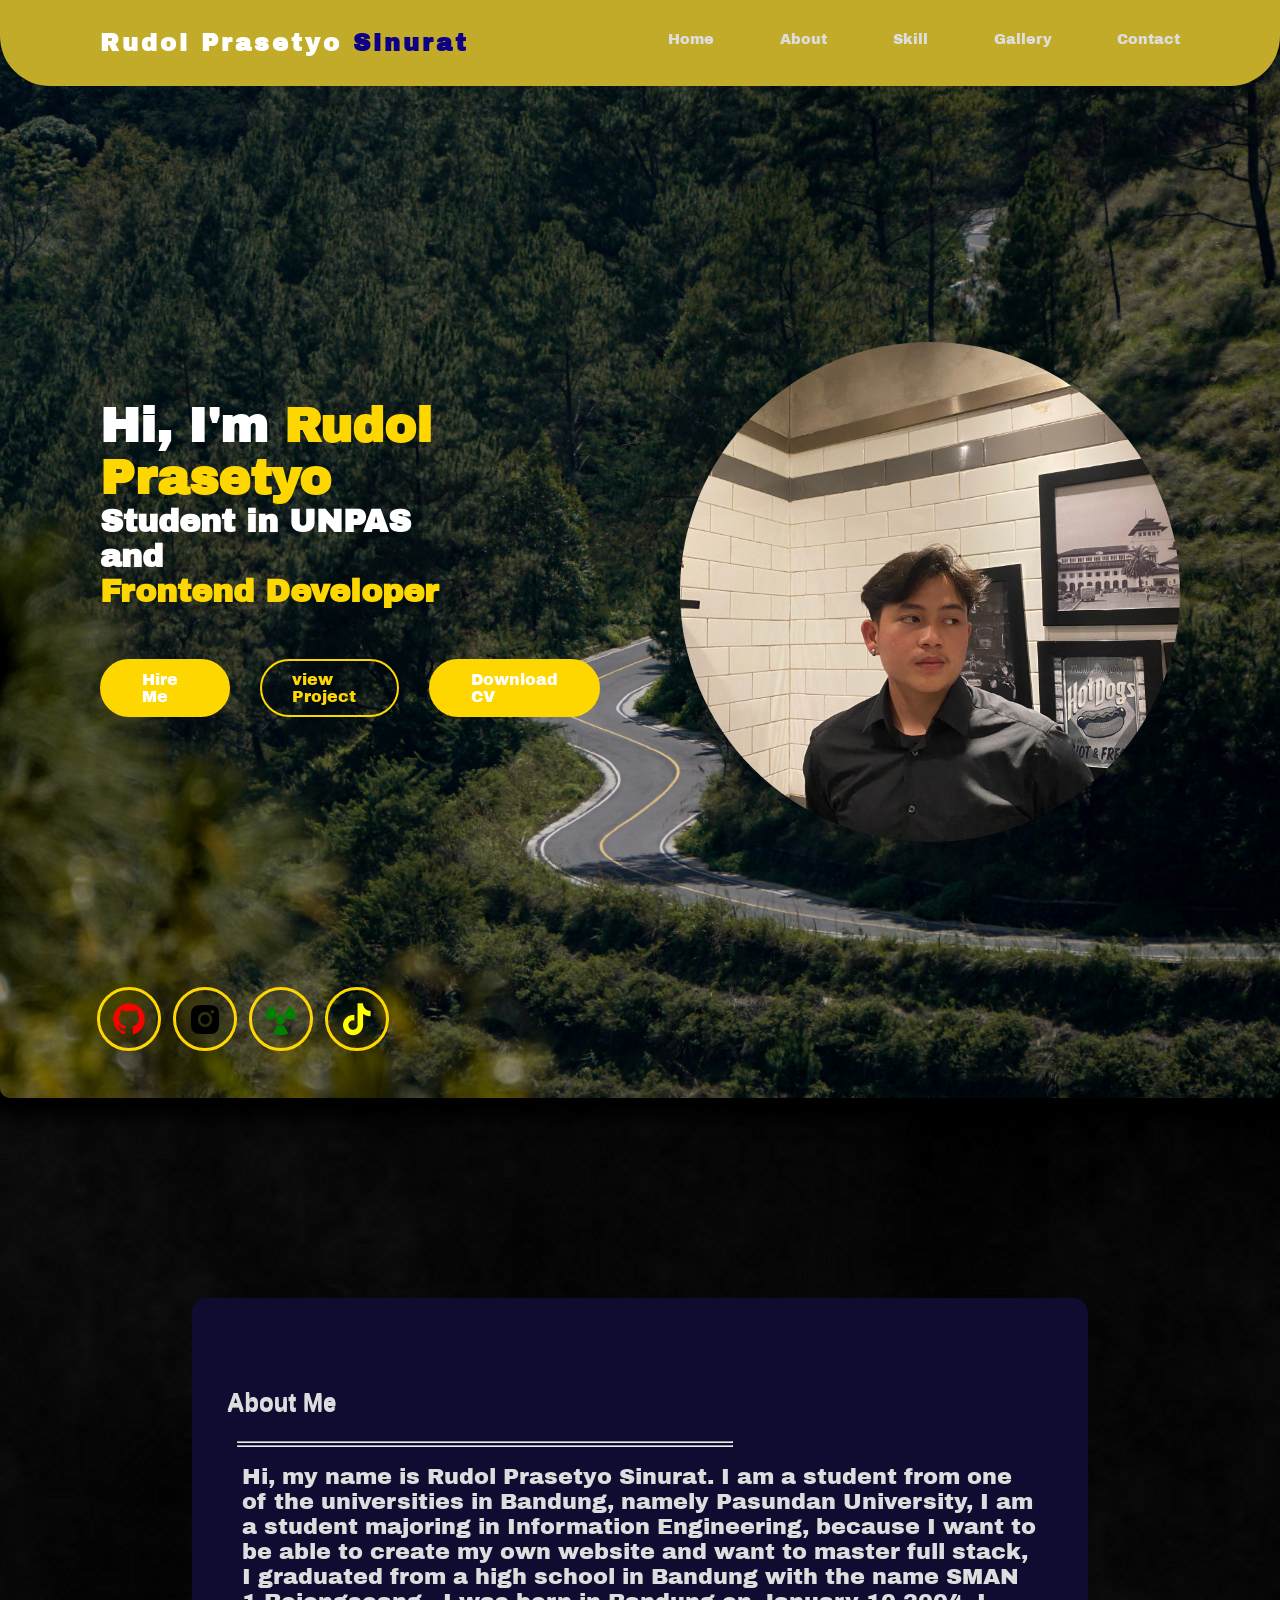
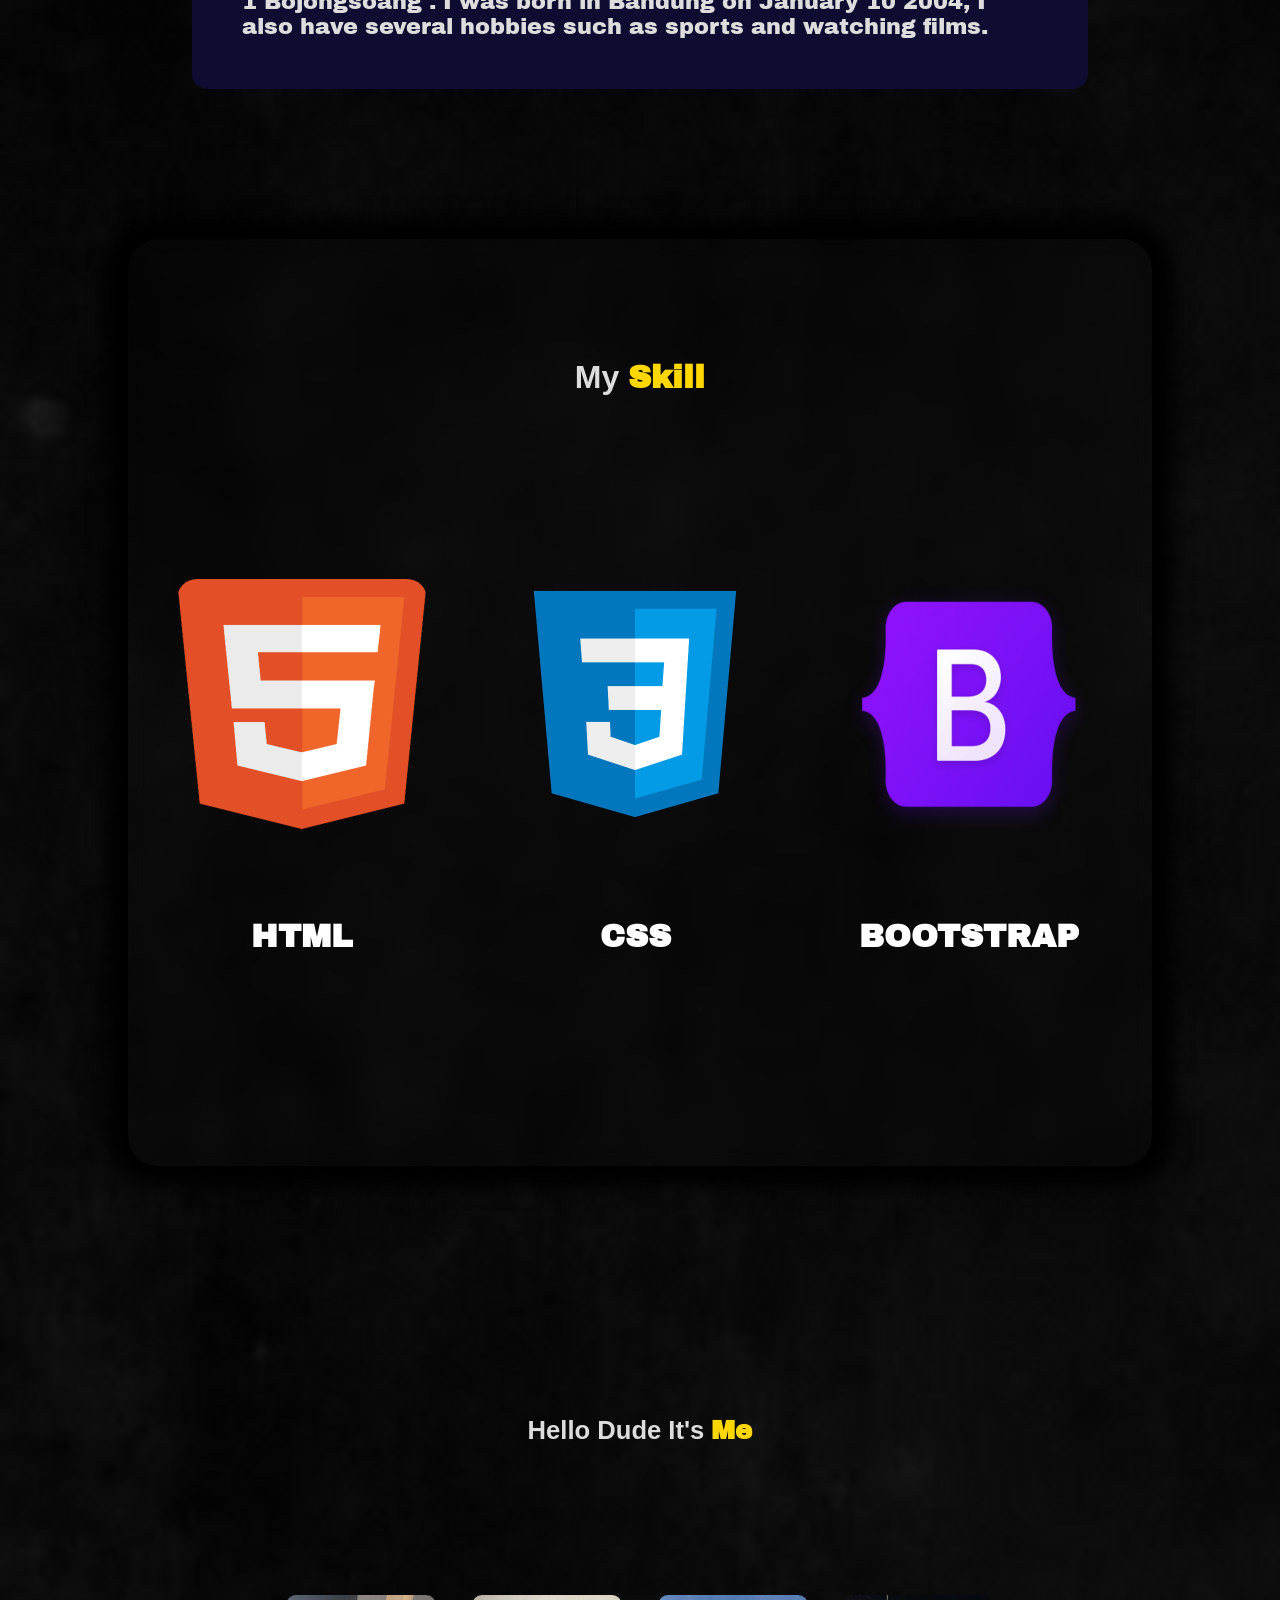
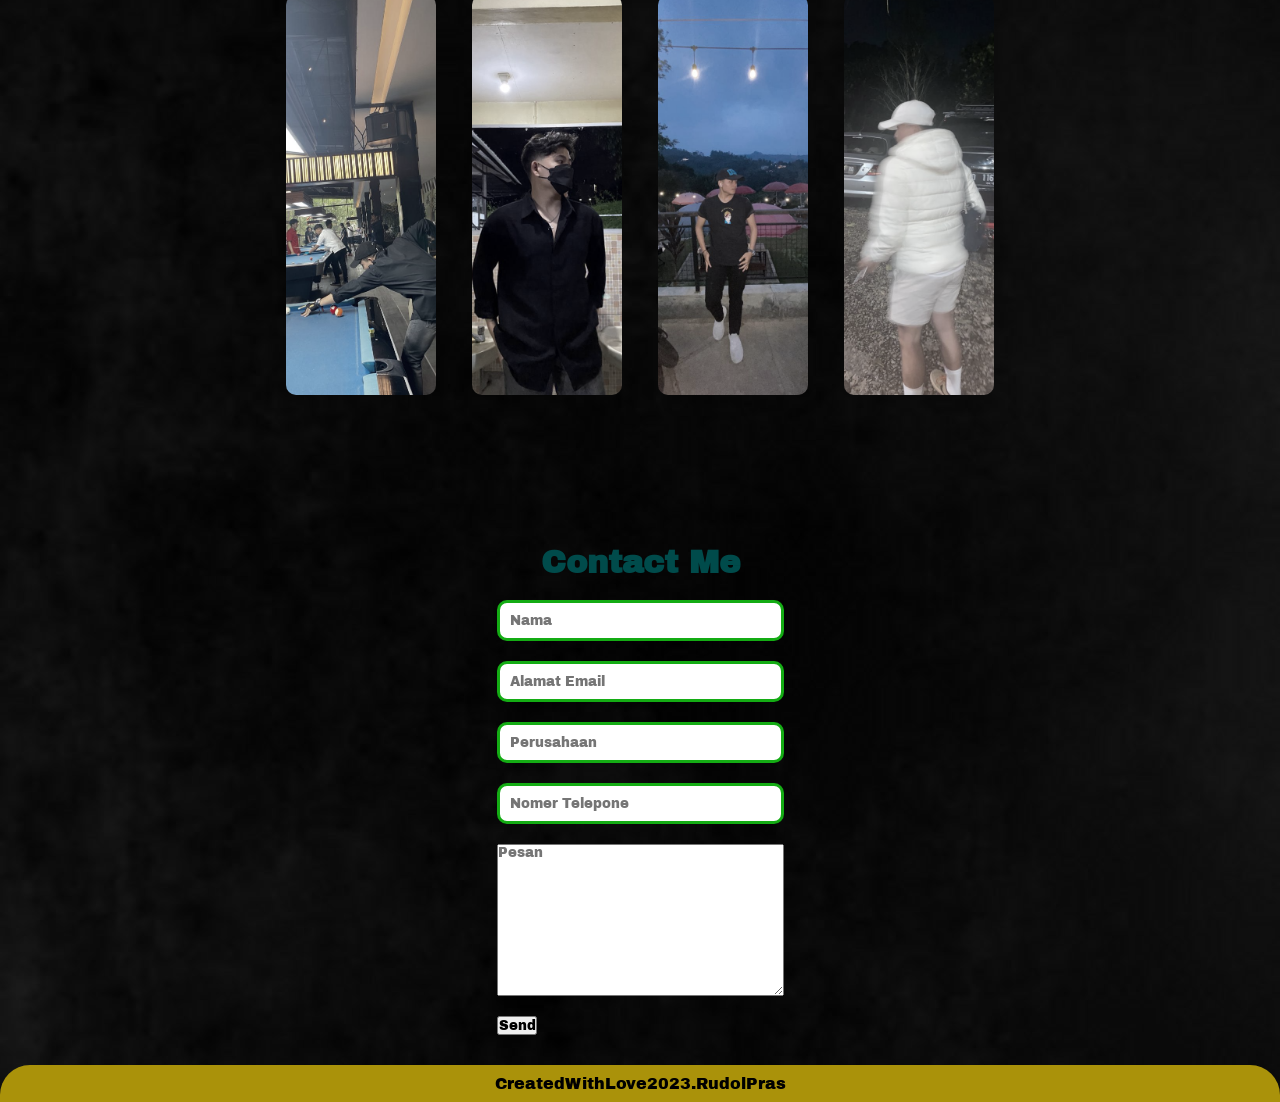
==== index.html @ 2112df3e "update" ====
<!DOCTYPE html>
<html lang="en">
  <head>
    <meta charset="UTF-8" />
    <meta name="viewport" content="width=device-width, initial-scale=1.0" />
    <title>My Portofolio</title>
    <!-- link CSS -->
    <link rel="stylesheet" href="CSS/style.css" />
    <!-- link Font web -->
    <link href="https://fonts.googleapis.com/css2?family=Archivo+Black&family=Russo+One&display=swap" rel="stylesheet" />
    <!-- link box icon -->
    <link rel="stylesheet" href="https://unpkg.com/boxicons@2.1.4/css/boxicons.min.css" />
    <!-- Animasi -->
    <link href="https://unpkg.com/aos@2.3.1/dist/aos.css" rel="stylesheet" />
  </head>
  <body>
    <!-- Nav -->
    <nav>
      <div class="logo">
        <h4>Rudol Prasetyo <span class="logo-1"> Sinurat</span></h4>
      </div>

      <ul>
        <li><a href="#home">Home</a></li>
        <li><a href="#about">About</a></li>
        <li><a href="#skill">Skill</a></li>
        <li><a href="#gallery">Gallery</a></li>
        <li><a href="#contact">Contact</a></li>
      </ul>

      <div class="menu-toggle">
        <input type="checkbox" />
        <span></span>
        <span></span>
        <span></span>
      </div>
    </nav>
    <!-- Akhir Nav -->

    <!-- Home -->
    <section id="home">
      <div class="content">
        <div class="wrapper">
          <div>
            <h2 data-aos="fade-right" data-aos-duration="800" data-aos-delay="300">Hi, I'm <span>Rudol Prasetyo</span></h2>
            <h4 data-aos="fade-right" data-aos-duration="800" data-aos-delay="300">
              Student in UNPAS <br />and<br />
              <span>Frontend Developer</span>
            </h4>
          </div>
          <div class="image-container">
            <img src="img/rudol1.jpg" alt="RudolPras" data-aos="fade-right" data-aos-duration="1000" data-aos-delay="800" />
          </div>
        </div>

        <div class="grup-tombol" data-aos="fade-right" data-aos-duration="800" data-aos-delay="400">
          <a href="#">Hire Me</a>
          <a href="#">view Project</a>
          <a href="#" class="tombol-download">Download CV</a>
        </div>

        <div class="sosmed">
          <a href="https://github.com/Xuuu10" data-aos="fade-up-right"><i class="bx bxl-github" style="color: red"></i></a>
          <a href="https://www.instagram.com/rudolpra_/" data-aos="fade-up" data-aos-delay="300"><i class="bx bxl-instagram-alt" style="color: black"></i></a>
          <a href="#" data-aos="fade-up" data-aos-delay="600"><i class="bx bxs-radiation" style="color: green"></i></a>
          <a href="https://www.tiktok.com/@officialrps?lang=id-ID" data-aos="fade-up-left" data-aos-delay="900"><i class="bx bxl-tiktok" style="color: yellow"></i></a>
        </div>
      </div>
    </section>
    <!-- Akhir Home -->

    <!-- About -->
    <section id="about">
      <div class="container-about">
        <h2 data-aos="fade-right" data-aos-duration="1300">About Me</h2>
        <hr />
        <hr />
        <p data-aos="zoom-in-up" data-aos-duration="1800">
          Hi, my name is Rudol Prasetyo Sinurat. I am a student from one of the universities in Bandung, namely Pasundan University, I am a student majoring in Information Engineering, because I want to be able to create my own website and
          want to master full stack, I graduated from a high school in Bandung with the name SMAN 1 Bojongsoang . I was born in Bandung on January 10 2004, I also have several hobbies such as sports and watching films.
        </p>
      </div>
    </section>
    <!-- Akhir About -->

    <!-- Skill -->
    <section id="skill">
      <h1>My <span> Skill</span></h1>
      <div class="container-card">
        <ul class="card">
          <li data-aos="zoom-out-right" data-aos-duration="1800" data-aos-delay="300">
            <img src="img/html.png" width="250px" height="250px" alt="" />
            <div class="content-skill">
              <span>
                <h2>HTML</h2>
              </span>
            </div>
          </li>
        </ul>

        <ul class="card">
          <li data-aos="zoom-out-down" data-aos-duration="1800" data-aos-delay="300">
            <img src="img/css.png" width="250px" height="250px" alt="" />
            <div class="content-skill">
              <span>
                <h2>CSS</h2>
              </span>
            </div>
          </li>
        </ul>
        <ul class="card">
          <li data-aos="zoom-out-left" data-aos-duration="1800" data-aos-delay="300">
            <img src="img/bootstrap.png" width="250px" height="250px" alt="" />
            <div class="content-skill">
              <span>
                <h2>BOOTSTRAP</h2>
              </span>
            </div>
          </li>
        </ul>
      </div>
    </section>
    <!-- Akhir Skill -->

    <!-- Gallery -->
    <section id="gallery">
      <h1>Hello Dude It's <span> Me</span></h1>

      <ul class="accordion">
        <li data-aos="fade-down" data-aos-duration="1800">
          <img src="img/foto1.jpeg" alt="" />
        </li>
        <li data-aos="fade-up" data-aos-duration="1800" data-aos-delay="300">
          <img src="img/foto2.jpeg" alt="" />
        </li>
        <li data-aos="fade-down" data-aos-duration="1800" data-aos-delay="700">
          <img src="img/foto3.jpeg" alt="" />
        </li>
        <li data-aos="fade-up" data-aos-duration="1800" data-aos-delay="1000">
          <img src="img/foto4.jpeg" alt="" />
        </li>
      </ul>
    </section>
    <!-- Akhir Gallery -->

    <!-- Contact -->
    <section id="contact">
      <div class="contact">
        <div class="card_container">
          <form action="" data-aos="zoom-in-up" data-aos-duration="1800" data-aos-delay="300">
            <h2>Contact Me</h2>
            <input type="text" placeholder="Nama" />
            <input type="email" placeholder="Alamat Email" />
            <input type="text" placeholder="Perusahaan" />
            <input type="phone" placeholder="Nomer Telepone" />
            <textarea placeholder="Pesan" cols="30" rows="10"></textarea>
            <button>Send</button>
          </form>
        </div>
      </div>
    </section>
    <!-- Akhir Contact -->

    <!-- Footer -->
    <div class="footer">
      <p class="copy">CreatedWithLove2023.RudolPras</p>
    </div>
    <!-- Akhir Footer -->

    <!-- Animasi JS -->
    <script src="https://unpkg.com/aos@2.3.1/dist/aos.js"></script>
    <script>
      AOS.init();
    </script>
    <script src="JS/script.js"></script>
    <!-- Akhir Animasi JS -->
  </body>
</html>
---- CSS/style.css ----
* {
  margin: 0;
  padding: 0;
  box-sizing: border-box;
  font-family: "Archivo Black", sans-serif;
}
body {
  background: url(../img/bg61.jpg);
  background-repeat: no-repeat;
  position: relative;
  height: max-content;
  overflow-x: hidden;
}

/* Navbar */
nav {
  position: fixed;
  display: flex;
  width: 100%;
  background-color: rgb(194, 171, 41);
  justify-content: space-around;
  padding: 30px 0;
  border-radius: 0 0 50px 50px;
  z-index: 999;
  top: 0;
}

span.logo-1 {
  color: rgb(13, 0, 133);
}

span {
  color: gold;
}

nav .logo {
  font-family: "Silkscreen", sans-serif;
  color: white;
  letter-spacing: 3px;
  font-size: 1.5rem;
}

nav ul {
  display: flex;
  list-style: none;
  width: 40%;
  justify-content: space-between;
}

nav ul li a {
  color: #ddd;
  text-decoration: none;
  font-size: 0.9em;
}

nav ul li a:hover {
  color: white;
  text-shadow: 0 0 30px 30px pink;
  border-top: 4px solid white;
  border-bottom: 4px solid white;
  transition: 0.4s;
}

/* Hamburger Menu */
.menu-toggle {
  display: none;
  flex-direction: column;
  height: 20px;
  justify-content: space-between;
  position: relative;
}

.menu-toggle input {
  position: absolute;
  width: 40px;
  height: 28px;
  left: -6px;
  top: -5px;
  opacity: 0;
  cursor: pointer;
  z-index: 3;
}

.menu-toggle span {
  display: block;
  width: 28px;
  height: 3px;
  background-color: white;
  border-radius: 3px;
  transition: 0.5s;
}

/* Hamburger Menu Animation */
.menu-toggle span:nth-child(2) {
  transform-origin: 0 0;
}

.menu-toggle span:last-child {
  transform-origin: 0 100%;
}

.menu-toggle input:checked ~ span:nth-child(2) {
  transform: rotate(45deg) translate(-1px, -1px);
}

.menu-toggle input:checked ~ span:last-child {
  transform: rotate(-45deg) translate(-1px, 0);
}

.menu-toggle input:checked ~ span:nth-child(3) {
  transform: scale(0);
  opacity: 0;
}

/* AKhir Navbar */

/* Home */
#home {
  position: relative;
  width: 100%;
  height: 120vh;
  background: url(../img/bghome.jpg);
  box-shadow: 0 0 20px 20px;
  margin-top: 18px;
  border-radius: 0 0 10px 10px;
  display: flex;
  background-size: cover;
  background-position: center;
  justify-content: space-between;
  align-items: center;
  padding: 30px 100px;
  /* margin-bottom: 200px; */
}

.content {
  max-width: 500px;
  color: rgb(255, 255, 255);
}

.content h2 {
  font-size: 3em;
}

.content h4 {
  font-size: 2em;
}

.content p {
  display: flex;
  justify-content: flex-start;
  padding: 10px 0 40px 0;
}

.image-container {
  display: flex;
  position: absolute;
  top: 30%;
  right: 100px;
  width: 500px;
  height: 500px;
  border-radius: 50%;
  overflow: hidden;
}

.image-container img {
  width: 100%;
  height: 100%;
  object-fit: cover;
}

.grup-tombol {
  display: flex;
  justify-content: space-around;
  margin-top: 50px;
}

.grup-tombol a {
  color: white;
  text-decoration: none;
  padding: 10px 40px;
  background: gold;
  border-radius: 40px;
  border: 2px solid gold;
  font-weight: 500;
  transition: 0.3s;
}

.grup-tombol a:hover:nth-child(1) {
  color: gold;
  background: transparent;
}

.grup-tombol a:nth-child(2) {
  color: gold;
  background: transparent;
  margin-left: 30px;
  padding: 10px 30px;
  margin-right: 30px;
}

.grup-tombol a:hover:nth-child(2) {
  color: white;
  background: gold;
}

.tombol-download {
  color: white;
  text-decoration: none;
  padding: 8px 20px;
  background: gold;
  border-radius: 30px;
  border: 2px solid gold;
  font-weight: 500;
  transition: 0.3s;
}

.tombol-download:hover {
  color: rgb(13, 0, 133);
  background: transparent;
}

.sosmed {
  display: flex;
  position: absolute;
  bottom: 50px;
  text-align: center;
}

.sosmed a {
  display: flex;
  padding: 10px;
  border-radius: 50%;
  margin-right: 18px;
  background: transparent;
  justify-content: center;
  align-items: center;
  outline: 3px solid gold;
  transition: 0.3s;
  text-decoration: none;
}

.sosmed a:hover {
  transform: translateY(-5px);
  background: white;
}

.sosmed a i {
  font-size: 38px;
}
/* Akhir Home */

/* About */
#about {
  position: relative;
  padding-top: 180px;
}

.container-about {
  position: relative;
  padding: 80px 35px 35px 35px;
  width: 70%;
  margin: auto;
  background-color: #0e0c30;
  border-radius: 15px;
  margin-top: 20px;
}

.container-about h2 {
  padding-top: 10px;
  padding-bottom: 25px;
  color: #ddd;
  text-shadow: 0 2px #ddd;
  font-family: Verdana, Geneva, Tahoma, sans-serif;
}

.container-about hr {
  width: 60%;
  margin-left: 10px;
  margin-bottom: 2px;
}

.container-about p {
  color: #ddd;
  padding: 15px;
  font-size: 1.4em;
  list-style: georgian;
}

/* Akhir About */

/* Skill */
#skill {
  position: relative;
  width: 80%;
  margin: auto;
  backdrop-filter: blur(10px);
  background: transparent;
  margin-top: 30px;
  box-shadow: 0 0 20px 20px black;
  border-radius: 30px;
}

#skill h1 {
  padding-top: 120px;
  text-align: center;
  color: #ddd;
  font-size: 2em;
}

.container-card {
  display: flex;
  width: 100%;
  justify-content: space-evenly;
  margin-top: 100px;
  flex-wrap: wrap;
}

.card {
  display: flex;
  justify-content: center;
  align-items: center;
  width: 300px;
  height: 500px;
  margin-right: 10px;
  border-radius: 30px;
  background: transparent;
  backdrop-filter: blur(70%);
  margin-bottom: 120px;
}

.container-card ul li {
  list-style: none;
}

.card img {
  display: flex;
  position: relative;
  border-radius: 20px;
  bottom: 60px;
  justify-content: center;
}

.content-skill h2 {
  font-size: 2em;
  margin-top: 30px;
  color: white;
  text-align: center;
  text-decoration: none;
}

/* Akhir Skill */

/* Gallery */
h1 {
  font-size: 1.6em;
  color: #ddd;
  padding: 10px;
  font-family: Arial, Helvetica, sans-serif;
  padding-top: 100px;
  margin-top: 150px;
  margin-bottom: 140px;
  text-align: center;
}

.accordion {
  width: 100%;
  display: flex;
  justify-content: center;
  height: 400px;
  gap: 36px;
  transition: 0.5s;
}

.accordion:hover {
  gap: 0;
}

.accordion li {
  position: relative;
  overflow: hidden;
  flex: 0 0 150px;
  border-radius: 10px;
  opacity: 0.75;
  cursor: crosshair;
}

.accordion li img {
  position: absolute;
  top: 50%;
  left: 50%;
  translate: -50% -50%;
  height: 100%;
  width: 100%;
  object-fit: cover;
  filter: grayscale(0.5);
}

.accordion li,
.accordion li img {
  transition: 0.3s;
}

.accordion li:hover {
  flex: 0 1 260px;
  scale: 1.2;
  z-index: 10;
  opacity: 1;
}

/* Akhir Gallery */

/* Contact */
.contact {
  position: relative;
  width: 40%;
  background-color: #ddd;
  display: flex;
  align-items: center;
  justify-content: center;
  margin: auto;
  border-radius: 9px;
  padding-top: 150px;
  background: transparent;
}

.card_container form {
  display: flex;
  flex-direction: column;
  gap: 20px;
  text-align: center;
}

.card_container h2 {
  font-size: 2em;
  color: rgb(0, 75, 75);
  text-align: center;
}

.card_container input {
  padding: 10px;
  border-radius: 10px;
  border: 3px solid rgb(20, 172, 20);
}

.card_container button {
  width: 40px;
}

.card_container button:hover {
  color: rgb(150, 129, 12);
  cursor: pointer;
}
/* Akhir Contact */

/* Footer */
.footer {
  margin-top: 30px;
  background-color: rgb(170, 146, 10);
  padding: 10px;
  border-radius: 30px 30px 0 0;
}

.footer .copy {
  /* font-family: "Lucida Sans", "Lucida Sans Regular", "Lucida Grande", "Lucida Sans Unicode", Geneva, Verdana, sans-serif; */
  font-size: 1em;
  text-align: center;
}
/* Akhir Footer */

/* responsive Break */
/* Ukuran Laptop */
@media (max-width: 1024px) {
  .image-container {
    width: 350px;
    height: 350px;
    right: 10px;
  }
}

/* Ukuran Tablet */
@media (max-width: 768px) {
  .image-container {
    width: 250px;
    height: 250px;
    right: 30px;
  }

  .sosmed a {
    padding: 7px;
  }

  .sosmed a i {
    font-size: 30px;
  }
}

/* Ukuran Mobile */
@media screen and (max-width: 600px) {
  .menu-toggle {
    display: flex;
    z-index: 3;
  }

  .logo h4 {
    padding: 0;
    font-size: 0.8em;
  }

  nav ul {
    position: absolute;
    width: 85%;
    top: 0;
    height: 30vh;
    flex-direction: column;
    align-items: center;
    justify-content: space-evenly;
    border-radius: 0 0 340px 340px;
    z-index: 3;
    background-color: rgb(194, 171, 41);
    color: white;
    transform: translateY(-100%);
    transition: 1s;
    opacity: 0;
  }

  nav ul.slide {
    opacity: 1;
    transform: translateX(0);
  }

  #home {
    padding: 20px;
  }

  .content .wrapper {
    display: flex;
    flex-direction: column-reverse;
    gap: 30px;
  }

  .image-container {
    top: -20px;
    width: 200px;
    height: 200px;
    position: relative;
    margin: auto;
  }

  .grup-tombol {
    padding: 10px;
    flex-direction: column;
    gap: 20px;
    margin: 50px;
    align-items: center;
  }

  .grup-tombol a {
    position: relative;
    top: 20px;
  }

  .sosmed {
    position: absolute;
    margin: 5px;
    bottom: 20px;
  }

  .sosmed a {
    padding: 8px;
  }

  .sosmed a i {
    font-size: 20px;
  }

  #about {
    height: max-content;
    padding-top: 50px;
  }

  #about p {
    font-size: 0.8em;
  }

  #skill {
    width: 100%;
  }

  .card {
    width: 150px;
    height: 300px;
  }

  .card img {
    width: 150px;
    height: 150px;
    transform: translateX(-50%);
    left: 50%;
  }

  .card h2 {
    font-size: 1.5em;
  }

  .container-card .card {
    margin-bottom: 20px;
  }

  .accordion {
    flex-wrap: wrap;
  }
  .accordion li .content span {
    display: none;
  }

  .accordion {
    pointer-events: none;
  }
}
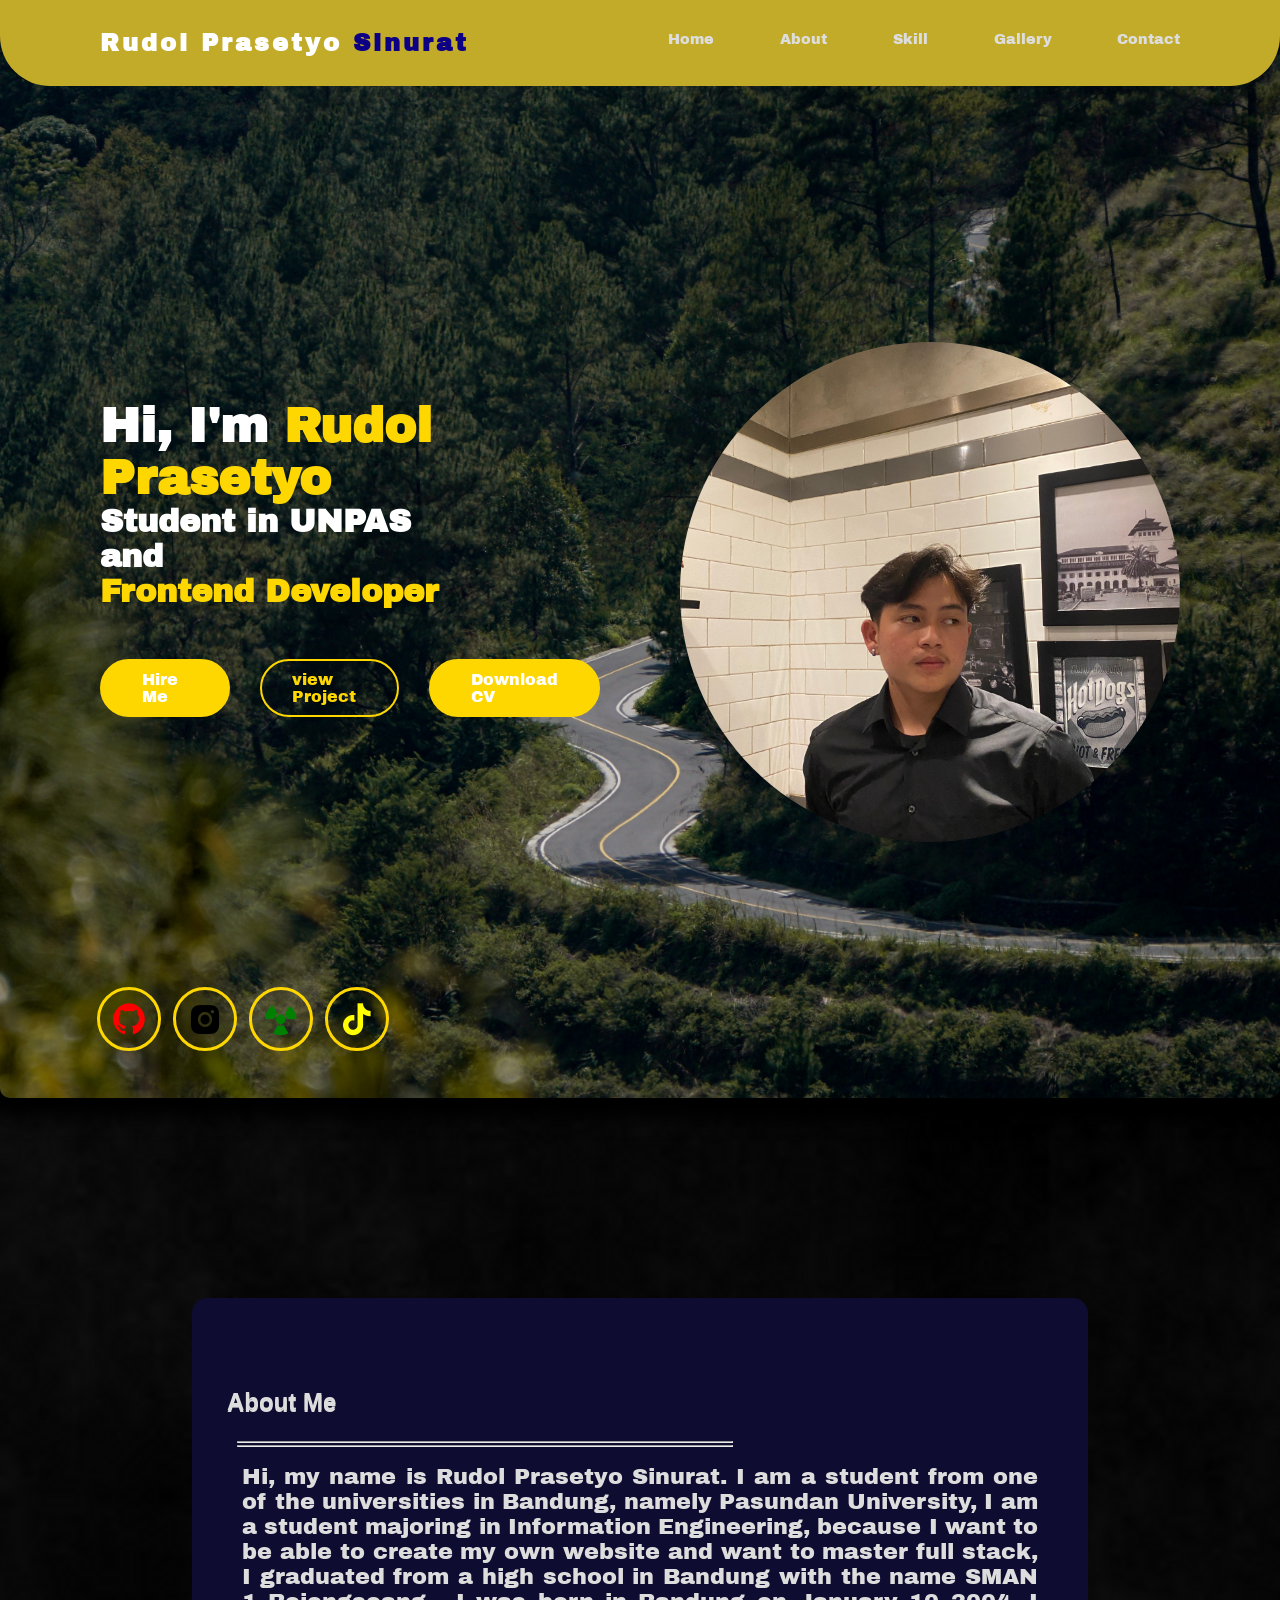
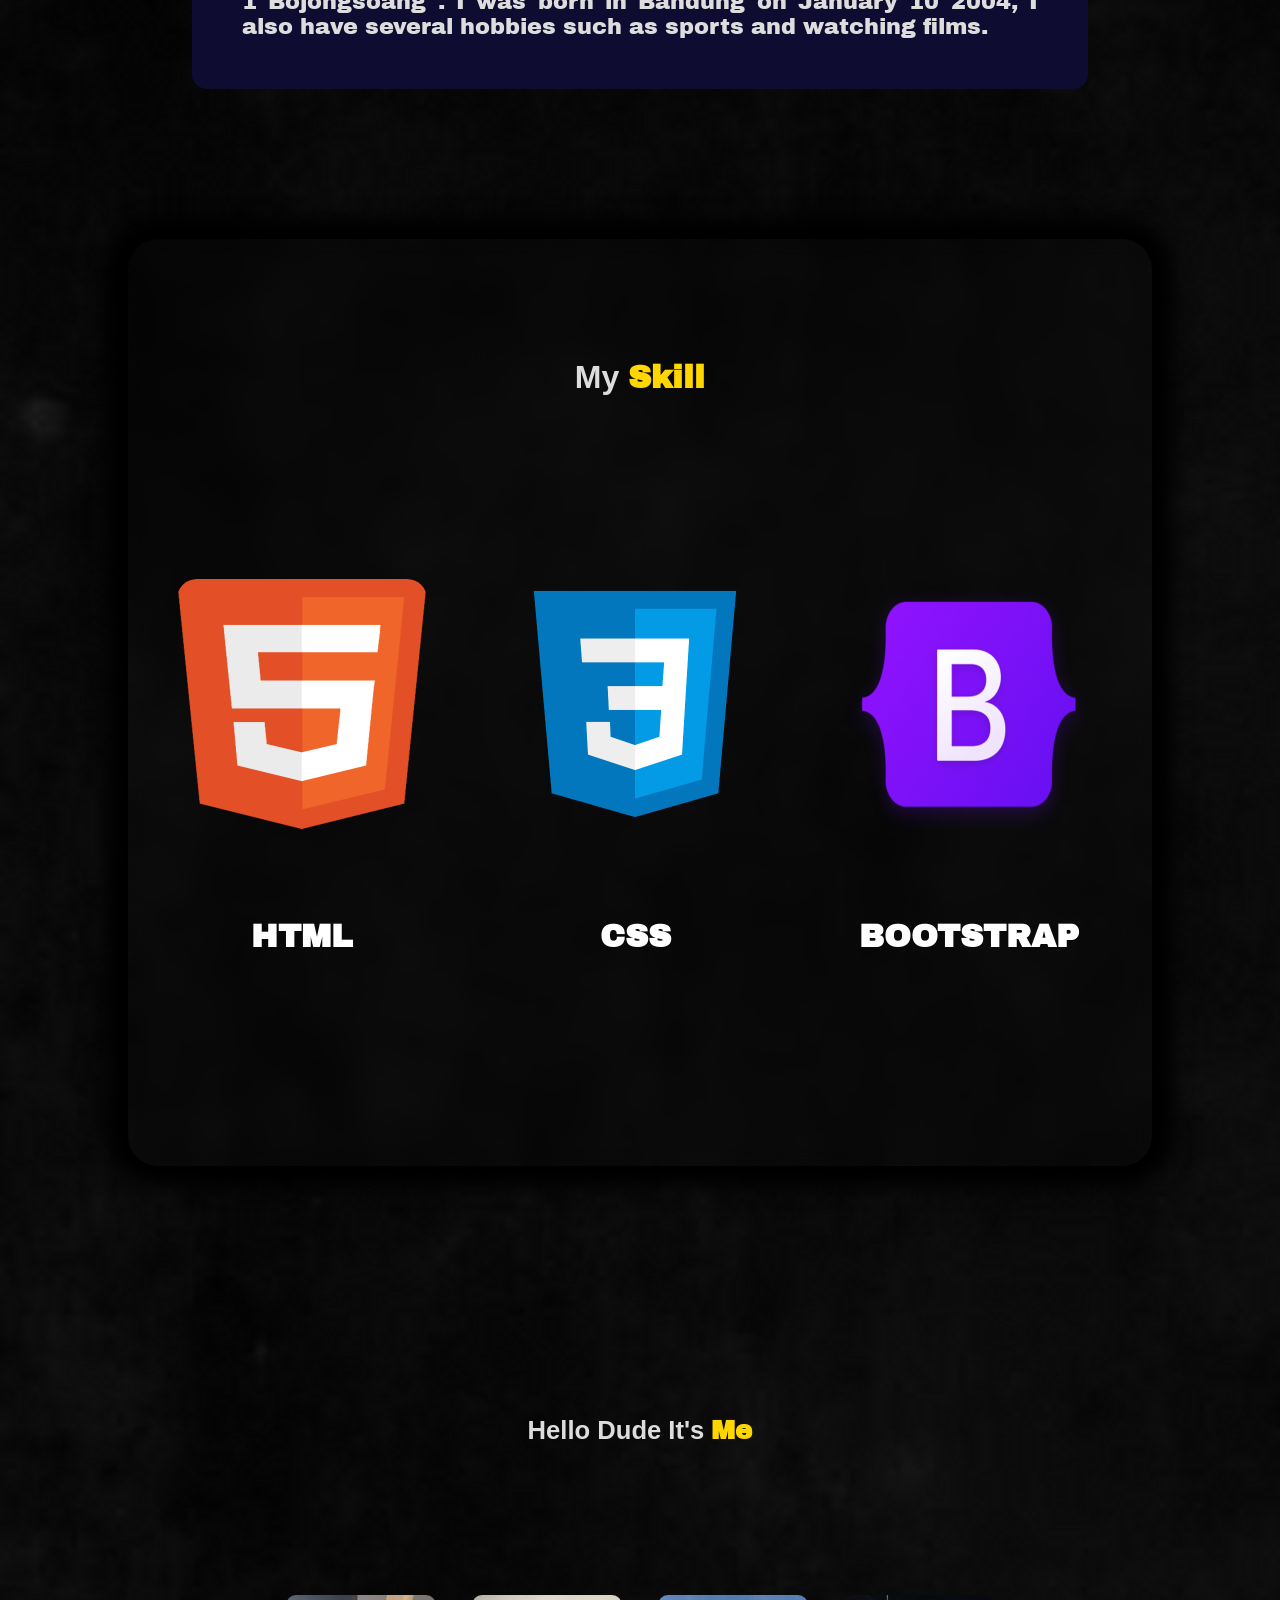
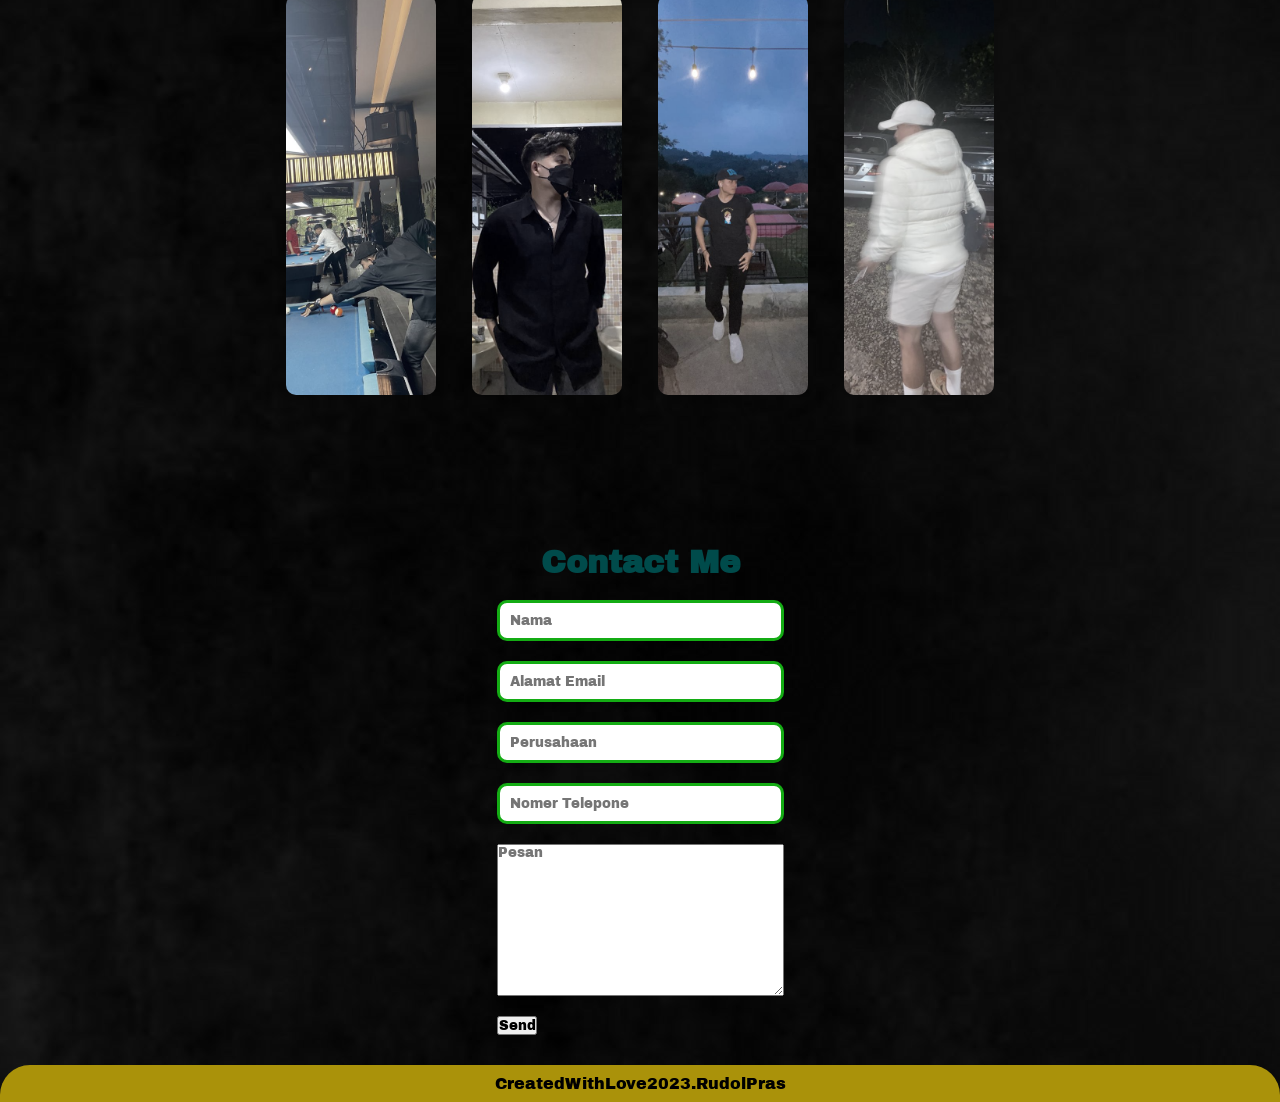
==== commit 1fa9cf50: "update" ====
--- a/index.html
+++ b/index.html
@@ -41,7 +41,7 @@
     <section id="home">
       <div class="content">
         <div class="wrapper">
-          <div>
+          <div class="text-me">
             <h2 data-aos="fade-right" data-aos-duration="800" data-aos-delay="300">Hi, I'm <span>Rudol Prasetyo</span></h2>
             <h4 data-aos="fade-right" data-aos-duration="800" data-aos-delay="300">
               Student in UNPAS <br />and<br />
--- a/CSS/style.css
+++ b/CSS/style.css
@@ -280,6 +280,7 @@
 }
 
 .container-about p {
+  text-align: justify;
   color: #ddd;
   padding: 15px;
   font-size: 1.4em;
@@ -539,11 +540,12 @@
   }
 
   .image-container {
-    top: -20px;
-    width: 200px;
-    height: 200px;
+    width: 250px;
+    height: 250px;
     position: relative;
     margin: auto;
+    left: 15px;
+    
   }
 
   .grup-tombol {
@@ -614,6 +616,6 @@
   }
 
   .accordion {
-    pointer-events: none;
-  }
-}
+    /* pointer-events: none; */
+  }
+}
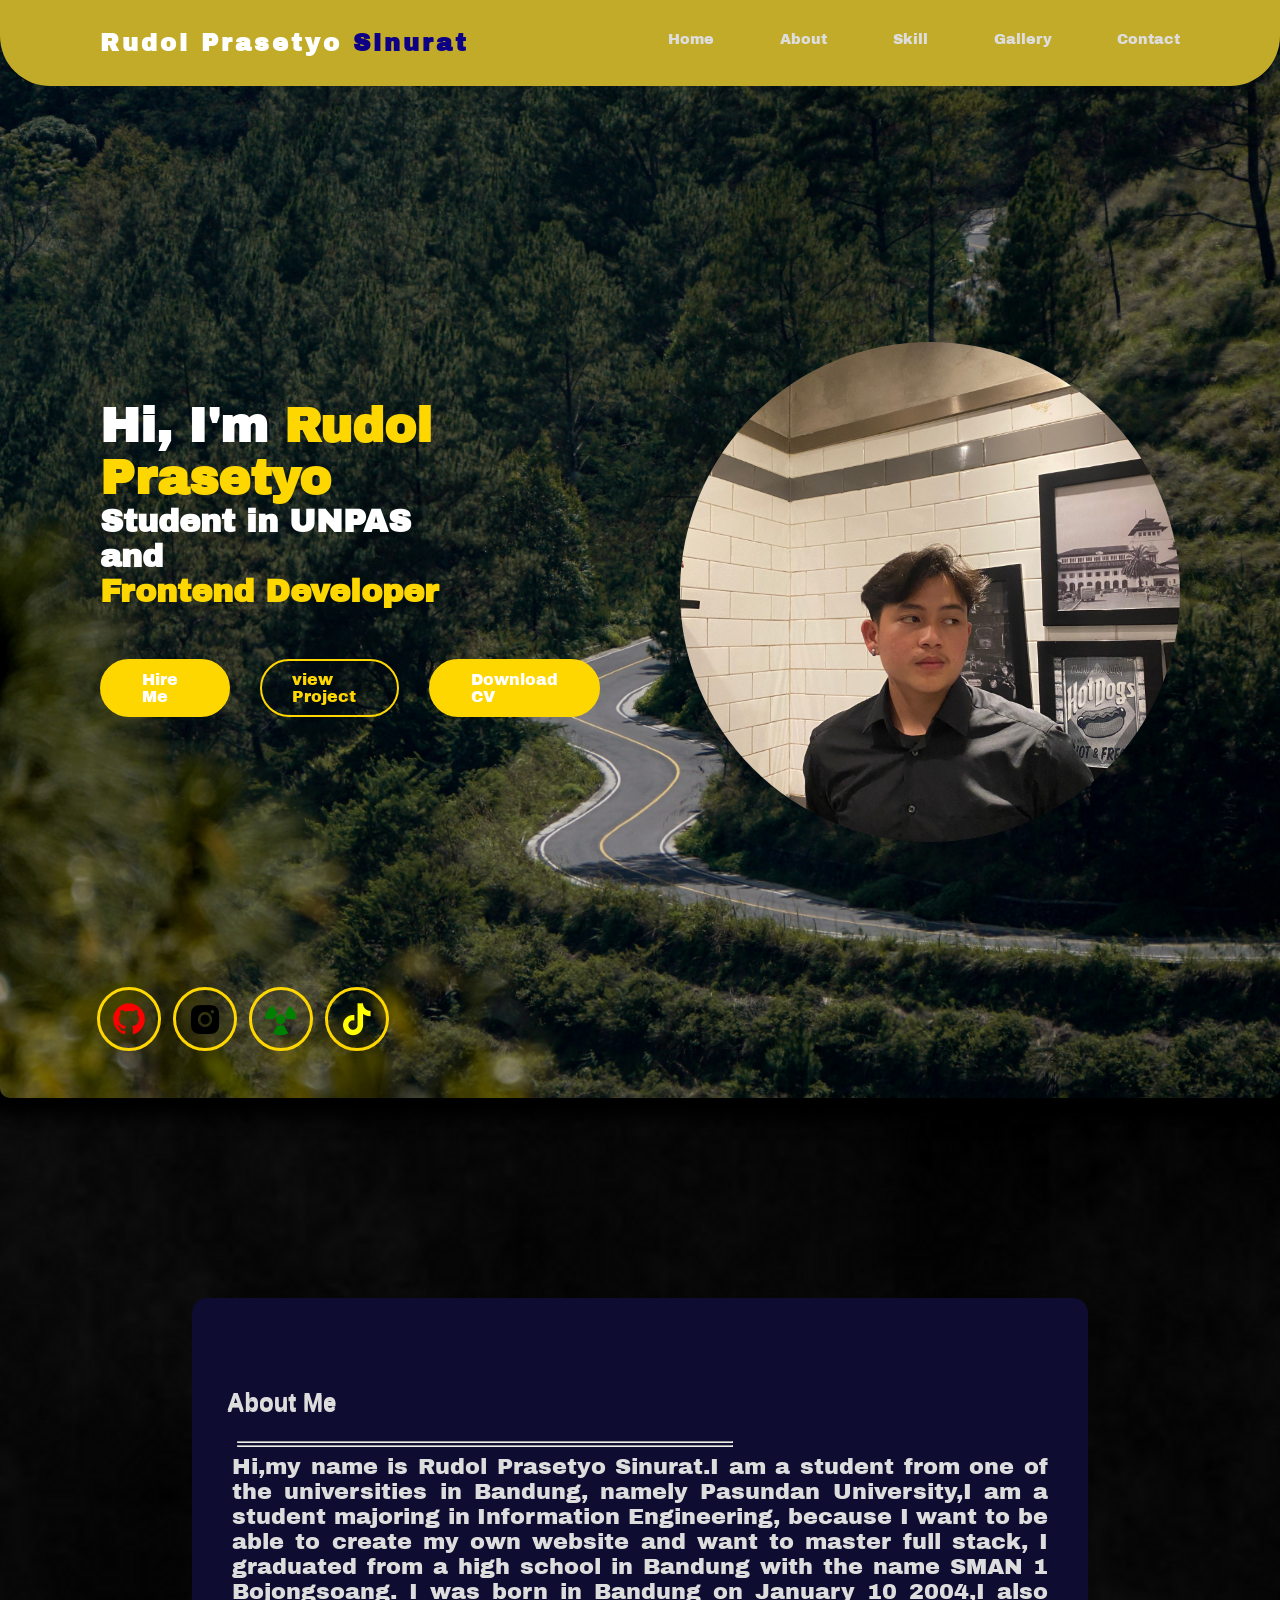
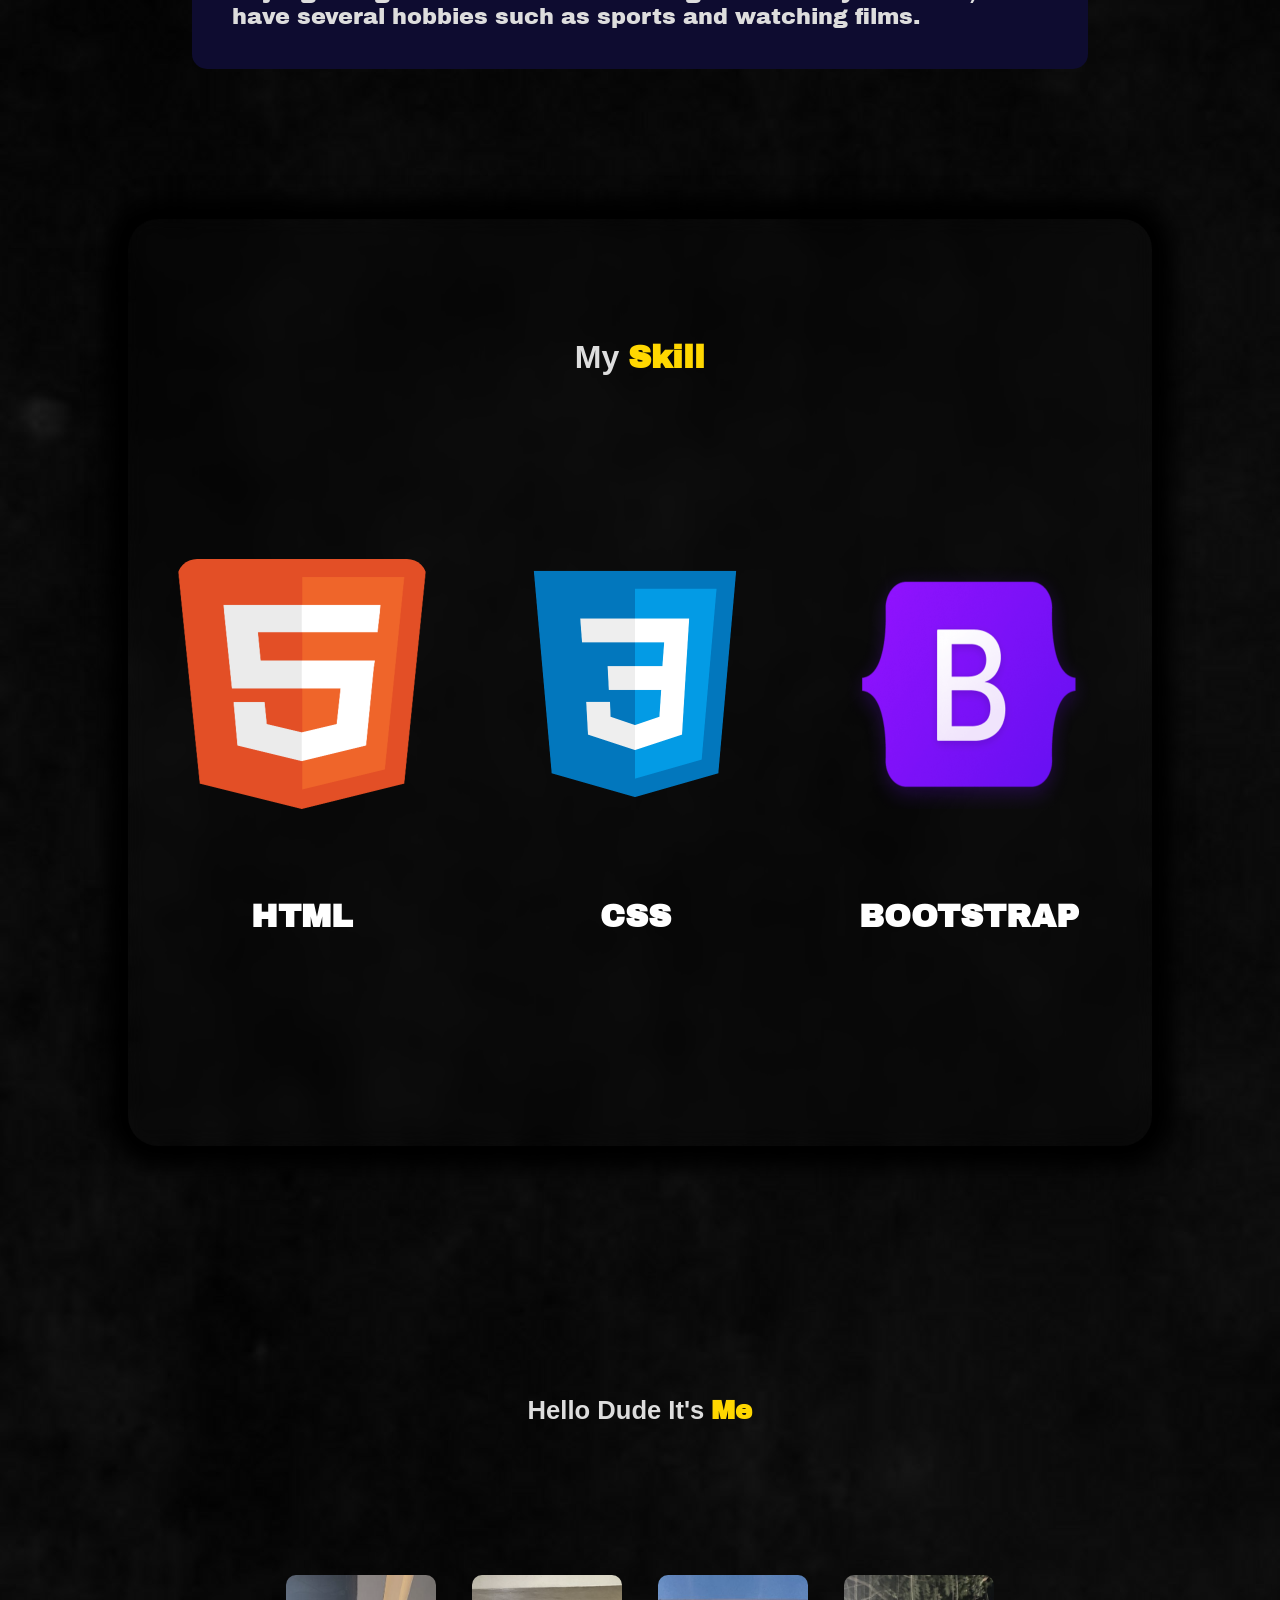
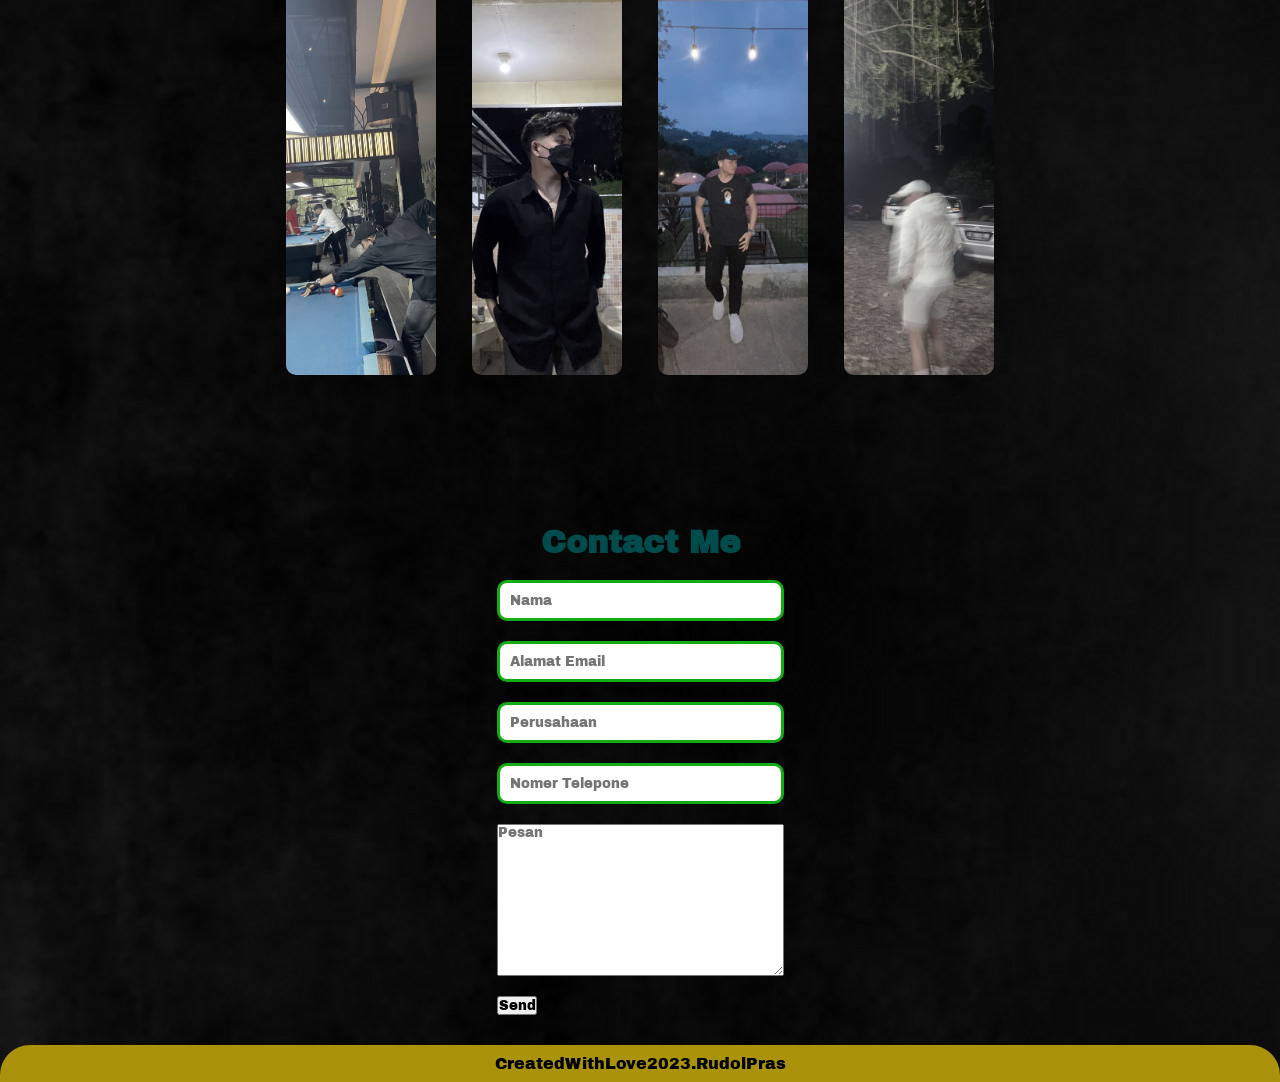
==== commit 75e5aa59: "update" ====
--- a/index.html
+++ b/index.html
@@ -76,8 +76,8 @@
         <hr />
         <hr />
         <p data-aos="zoom-in-up" data-aos-duration="1800">
-          Hi, my name is Rudol Prasetyo Sinurat. I am a student from one of the universities in Bandung, namely Pasundan University, I am a student majoring in Information Engineering, because I want to be able to create my own website and
-          want to master full stack, I graduated from a high school in Bandung with the name SMAN 1 Bojongsoang . I was born in Bandung on January 10 2004, I also have several hobbies such as sports and watching films.
+          Hi,my name is Rudol Prasetyo Sinurat.I am a student from one of the universities in Bandung, namely Pasundan University,I am a student majoring in Information Engineering, because I want to be able to create my own website and
+          want to master full stack, I graduated from a high school in Bandung with the name SMAN 1 Bojongsoang. I was born in Bandung on January 10 2004,I also have several hobbies such as sports and watching films.
         </p>
       </div>
     </section>
--- a/CSS/style.css
+++ b/CSS/style.css
@@ -55,9 +55,6 @@
 
 nav ul li a:hover {
   color: white;
-  text-shadow: 0 0 30px 30px pink;
-  border-top: 4px solid white;
-  border-bottom: 4px solid white;
   transition: 0.4s;
 }
 
@@ -282,9 +279,8 @@
 .container-about p {
   text-align: justify;
   color: #ddd;
-  padding: 15px;
+  padding: 5px;
   font-size: 1.4em;
-  list-style: georgian;
 }
 
 /* Akhir About */
@@ -509,7 +505,7 @@
 
   nav ul {
     position: absolute;
-    width: 85%;
+    width: 100%;
     top: 0;
     height: 30vh;
     flex-direction: column;
@@ -518,7 +514,6 @@
     border-radius: 0 0 340px 340px;
     z-index: 3;
     background-color: rgb(194, 171, 41);
-    color: white;
     transform: translateY(-100%);
     transition: 1s;
     opacity: 0;
@@ -540,12 +535,11 @@
   }
 
   .image-container {
-    width: 250px;
-    height: 250px;
+    width: 210px;
+    height: 210px;
     position: relative;
     margin: auto;
-    left: 15px;
-    
+    left: 3px;
   }
 
   .grup-tombol {
@@ -616,6 +610,6 @@
   }
 
   .accordion {
-    /* pointer-events: none; */
-  }
-}
+    pointer-events: none;
+  }
+}
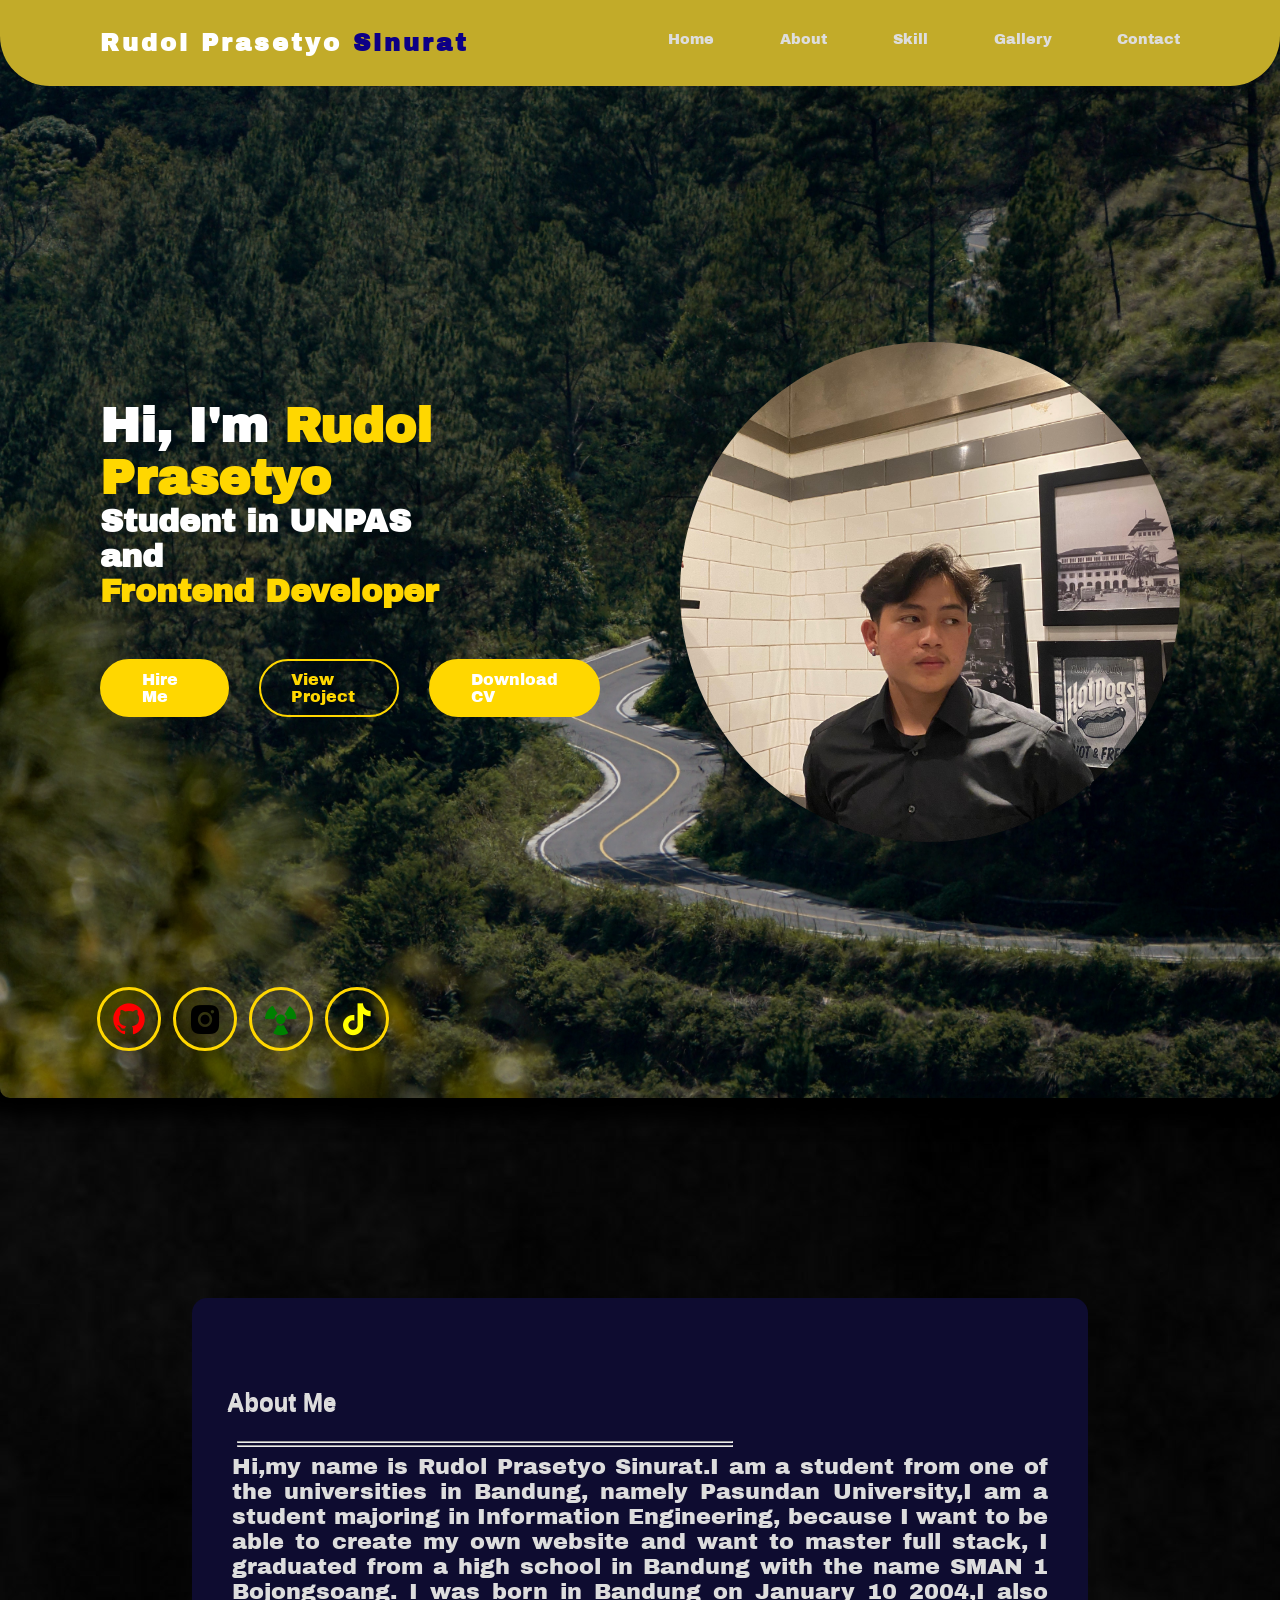
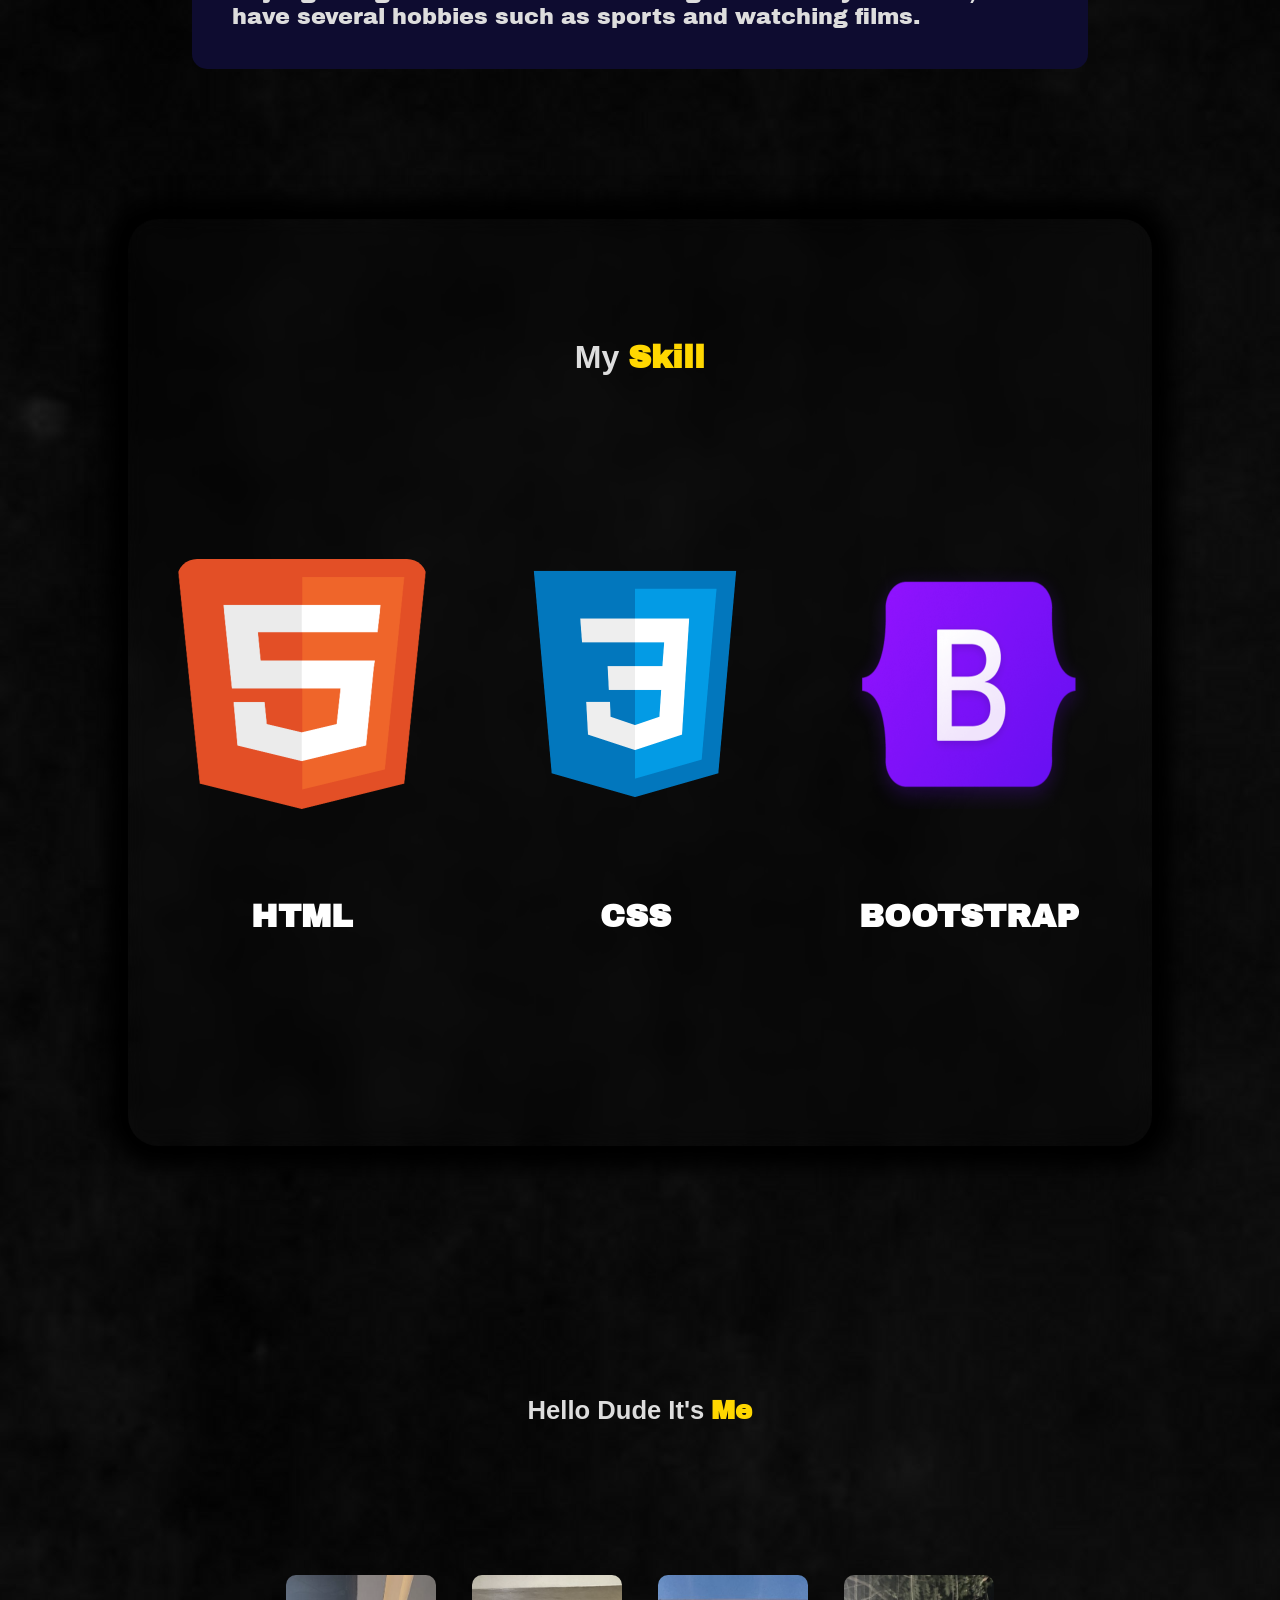
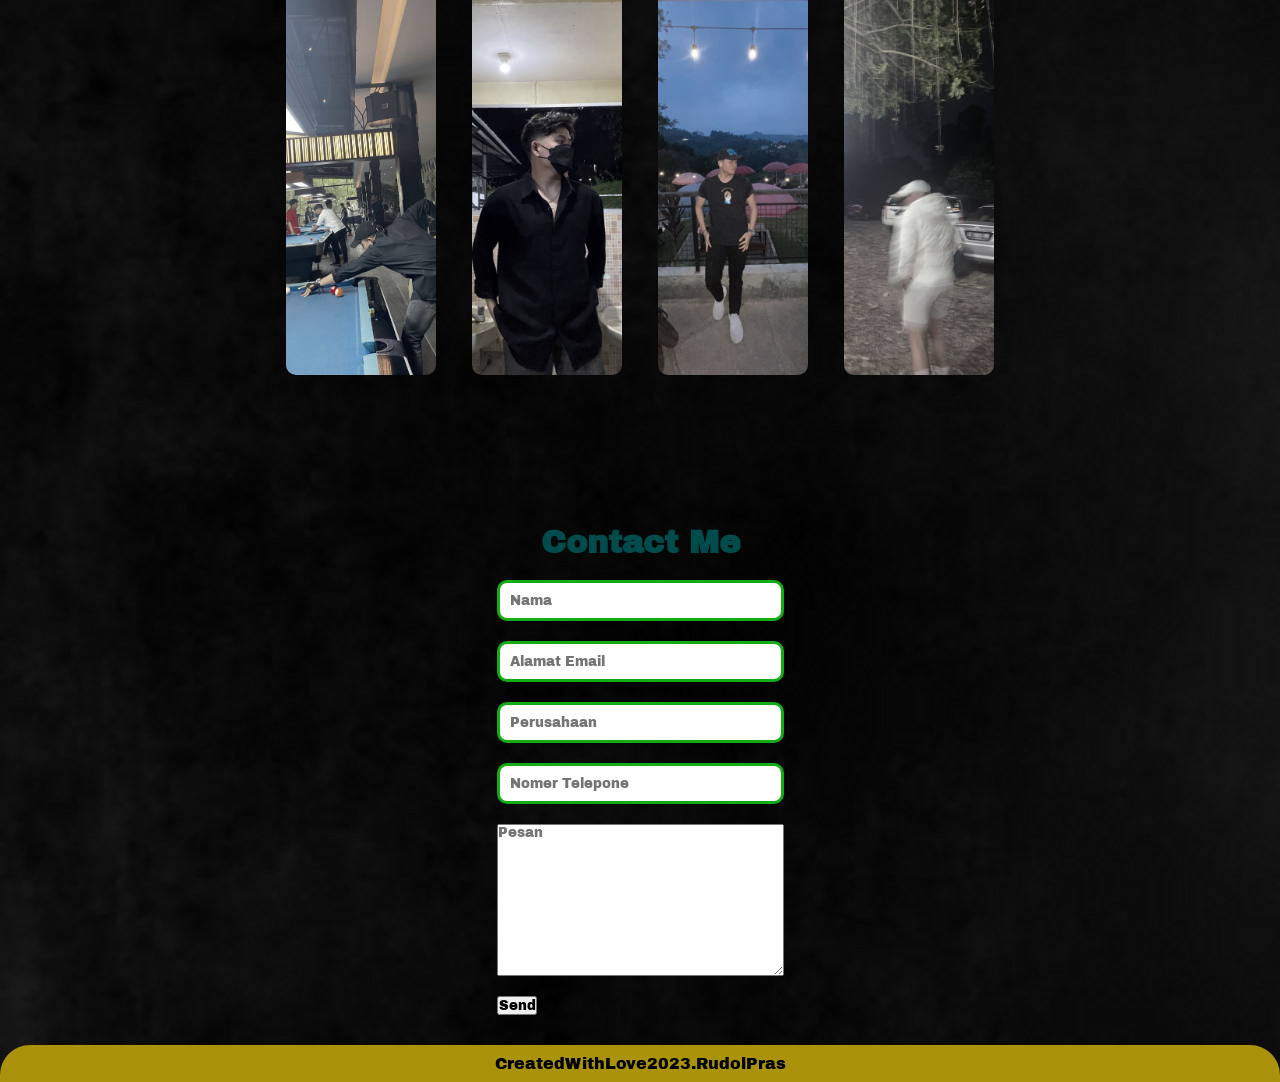
==== commit b2147770: "update" ====
--- a/index.html
+++ b/index.html
@@ -3,7 +3,9 @@
   <head>
     <meta charset="UTF-8" />
     <meta name="viewport" content="width=device-width, initial-scale=1.0" />
-    <title>My Portofolio</title>
+    <title>MyPorto | Rudol Prasetyo Sinurat</title>
+    <!-- Logo Title -->
+    <link rel="icon" href="img/wolf.png">
     <!-- link CSS -->
     <link rel="stylesheet" href="CSS/style.css" />
     <!-- link Font web -->
@@ -55,7 +57,7 @@
 
         <div class="grup-tombol" data-aos="fade-right" data-aos-duration="800" data-aos-delay="400">
           <a href="#">Hire Me</a>
-          <a href="#">view Project</a>
+          <a href="#">View Project</a>
           <a href="#" class="tombol-download">Download CV</a>
         </div>
 
